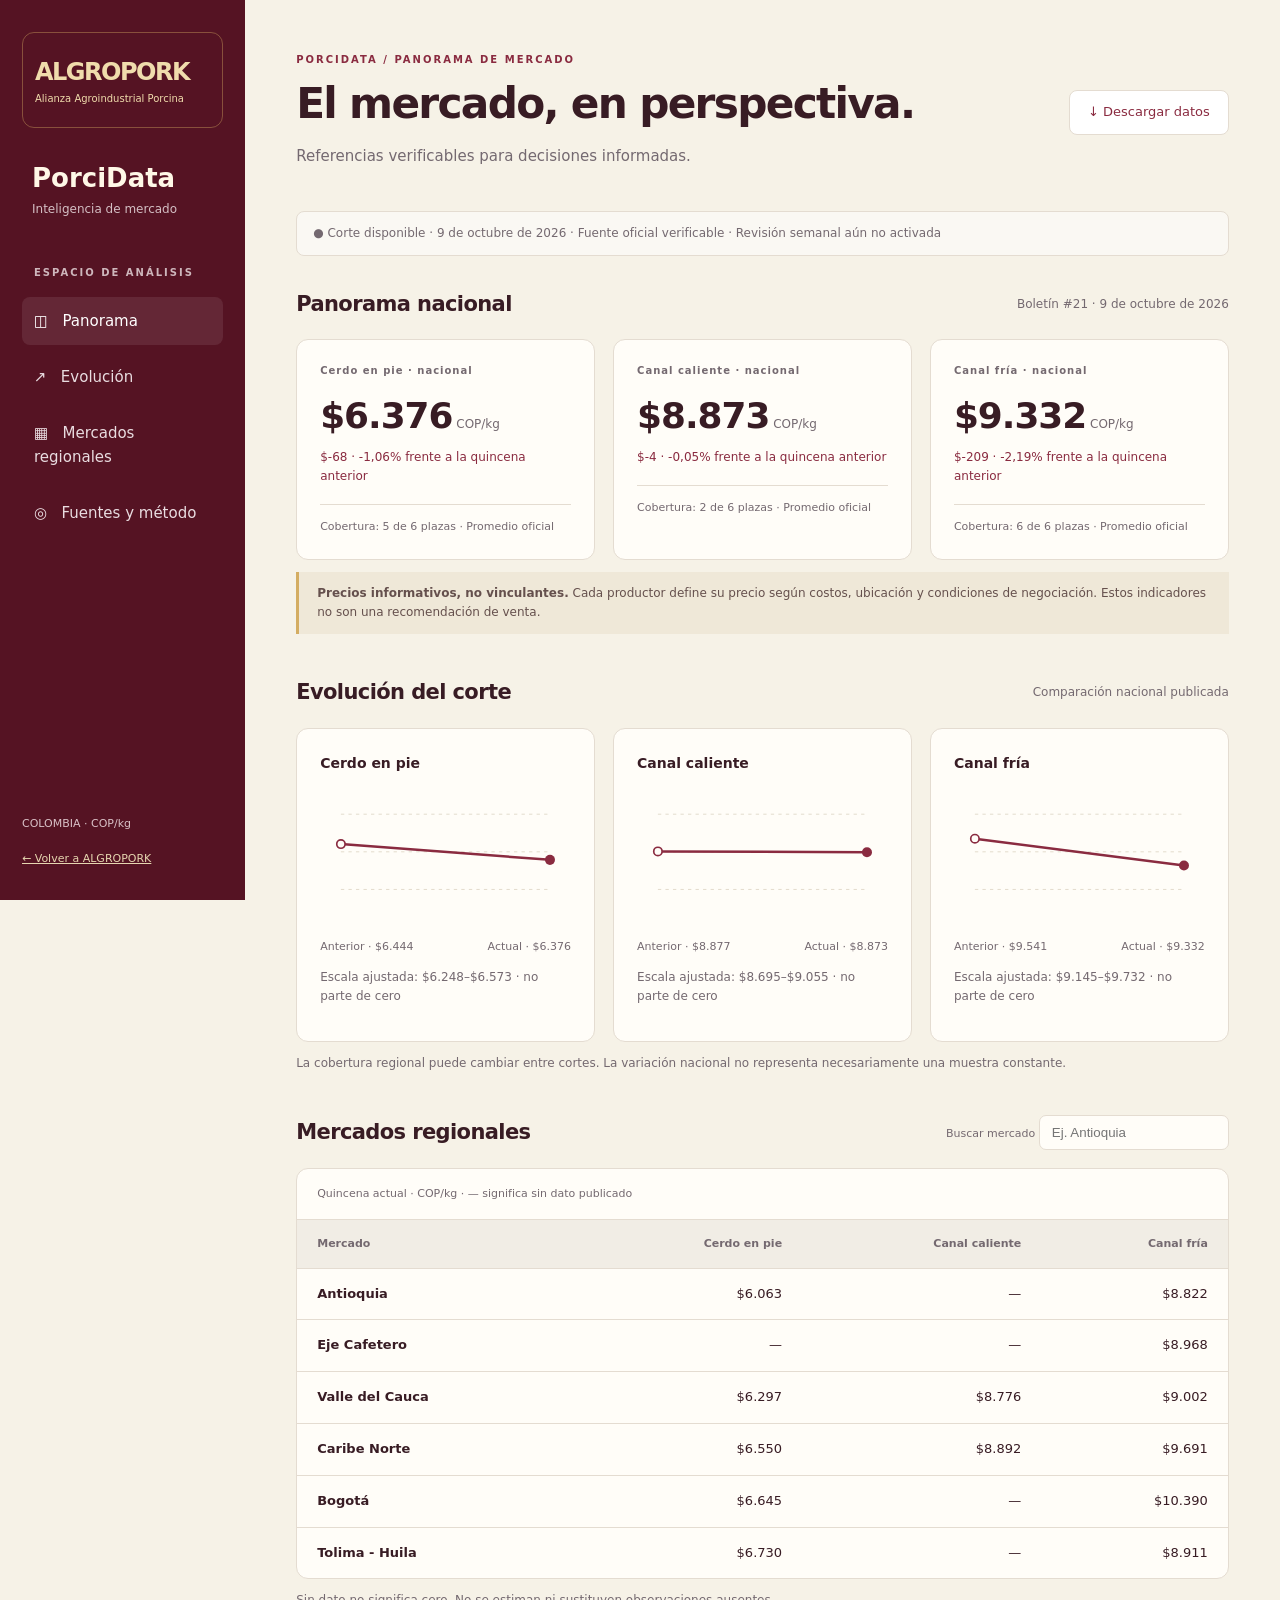
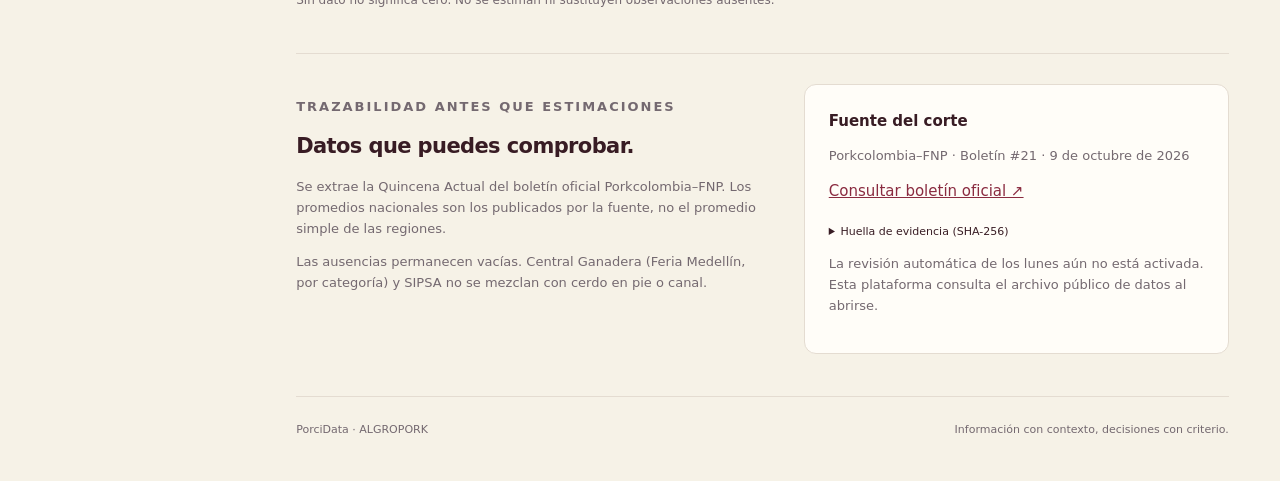
==== index.html @ 46967ccf "Añadir plataforma pública PorciData con datos verificables" ====
<!doctype html>
<html lang="es"><head><meta charset="utf-8"><meta name="viewport" content="width=device-width,initial-scale=1"><title>PorciData · Inteligencia de mercado</title><meta name="description" content="Plataforma ALGROPORK de referencias de precios porcinos en Colombia."><link rel="stylesheet" href="plataforma.css"></head>
<body><a class="skip" href="#contenido">Ir al contenido</a><aside><div class="brand">ALGROPORK<span>Alianza Agroindustrial Porcina</span></div><div class="product">PorciData<small>Inteligencia de mercado</small></div><p class="label">ESPACIO DE ANÁLISIS</p><nav aria-label="Secciones"><a href="#resumen">◫ &nbsp; Panorama</a><a href="#evolucion">↗ &nbsp; Evolución</a><a href="#mercados">▦ &nbsp; Mercados regionales</a><a href="#metodologia">◎ &nbsp; Fuentes y método</a></nav><div class="aside-foot">COLOMBIA · COP/kg<br><a href="https://www.algropork.com/porcidata">← Volver a ALGROPORK</a></div></aside>
<main id="contenido"><header><div><p class="eyebrow">PORCIDATA / PANORAMA DE MERCADO</p><h1>El mercado, en perspectiva.</h1><p class="subtitle">Referencias verificables para decisiones informadas.</p></div><a class="download" href="datos.json" download>↓ Descargar datos</a></header><div id="status" role="status">Consultando el último corte disponible…</div><section id="resumen"><div class="section-title"><h2>Panorama nacional</h2><span id="corte"></span></div><div id="cards" class="grid"></div><p class="disclaimer"><strong>Precios informativos, no vinculantes.</strong> Cada productor define su precio según costos, ubicación y condiciones de negociación. Estos indicadores no son una recomendación de venta.</p></section><section id="evolucion"><div class="section-title"><h2>Evolución del corte</h2><span>Comparación nacional publicada</span></div><div id="charts" class="grid"></div><p class="note">La cobertura regional puede cambiar entre cortes. La variación nacional no representa necesariamente una muestra constante.</p></section><section id="mercados"><div class="section-title"><h2>Mercados regionales</h2><label>Buscar mercado <input id="search" type="search" placeholder="Ej. Antioquia"></label></div><div class="table-wrap"><table><caption>Quincena actual · COP/kg · — significa sin dato publicado</caption><thead><tr><th>Mercado</th><th>Cerdo en pie</th><th>Canal caliente</th><th>Canal fría</th></tr></thead><tbody id="rows"></tbody></table></div><p id="coverage" class="note"></p></section><section id="metodologia" class="method"><div><p class="eyebrow">TRAZABILIDAD ANTES QUE ESTIMACIONES</p><h2>Datos que puedes comprobar.</h2><p>Se extrae la Quincena Actual del boletín oficial Porkcolombia–FNP. Los promedios nacionales son los publicados por la fuente, no el promedio simple de las regiones.</p><p>Las ausencias permanecen vacías. Central Ganadera (Feria Medellín, por categoría) y SIPSA no se mezclan con cerdo en pie o canal.</p></div><div class="source"><h3>Fuente del corte</h3><p id="source-label"></p><a id="pdf" target="_blank" rel="noopener">Consultar boletín oficial ↗</a><details><summary>Huella de evidencia (SHA-256)</summary><code id="hash"></code></details><p class="note">La revisión automática de los lunes aún no está activada. Esta plataforma consulta el archivo público de datos al abrirse.</p></div></section><footer>PorciData · ALGROPORK <span>Información con contexto, decisiones con criterio.</span></footer></main><script src="plataforma.js"></script></body></html>
---- plataforma.css ----
:root{--wine:#551323;--accent:#8a2b40;--paper:#f6f2e7;--gold:#d4ad62;--ink:#381c24;--muted:#746970;--line:#e4dcd1}*{box-sizing:border-box}html{scroll-behavior:smooth;scroll-padding-top:24px}body{margin:0;background:var(--paper);color:var(--ink);font:15px/1.6 system-ui,-apple-system,sans-serif}a{color:var(--accent)}a:focus-visible,input:focus-visible,summary:focus-visible{outline:3px solid var(--gold);outline-offset:4px}.skip{position:absolute;left:-9999px}.skip:focus{left:20px;z-index:20;background:white;padding:12px}aside{position:fixed;inset:0 auto 0 0;width:245px;padding:32px 22px;background:var(--wine);color:#fff8e7;display:flex;flex-direction:column}.brand{padding:20px 12px;border:1px solid #d4ad6266;border-radius:12px;font-size:24px;letter-spacing:-1.5px;font-weight:800;color:#f0dcac}.brand span{display:block;font-size:10px;letter-spacing:0;font-weight:400}.product{font-size:26px;font-weight:750;margin:30px 10px}.product small{display:block;font-size:12px;color:#d4bfc4;font-weight:400}.label,.eyebrow{font-size:10px;font-weight:800;letter-spacing:2px}.label{color:#ceb7bc;margin:16px 12px}nav{display:grid;gap:8px}nav a{text-decoration:none;color:#e9dce0;padding:12px;border-radius:8px}nav a:hover,nav a.active{background:#ffffff16;color:white}.aside-foot{margin-top:auto;font-size:11px;color:#d9c1c7}.aside-foot a{display:block;margin-top:18px;color:#e6d6b0}main{margin-left:245px;padding:42px clamp(22px,4vw,65px);max-width:1800px}header{display:flex;justify-content:space-between;align-items:center;gap:20px}h1{font-size:clamp(28px,3.3vw,43px);line-height:1.15;letter-spacing:-1.7px;margin:12px 0}.subtitle{color:var(--muted)}.eyebrow{color:var(--accent)}.download{border:1px solid var(--line);background:white;padding:11px 18px;border-radius:8px;text-decoration:none;white-space:nowrap;font-size:13px}#status{border:1px solid var(--line);background:#ffffff80;border-radius:8px;padding:12px 16px;font-size:12px;margin:28px 0;color:var(--muted)}section{margin:32px 0 42px}.section-title{display:flex;justify-content:space-between;align-items:center;gap:12px;margin-bottom:18px}h2{font-size:21px;letter-spacing:-.6px;margin:0}.section-title span,.note{color:var(--muted);font-size:12px}.grid{display:grid;grid-template-columns:repeat(3,minmax(0,1fr));gap:18px}.card{background:#fffdf8;border:1px solid var(--line);border-radius:12px;padding:23px;min-width:0}.card .label{color:var(--muted);margin:0;letter-spacing:1px}.price{font-size:clamp(27px,2.8vw,40px);font-weight:750;letter-spacing:-1px;line-height:1.3;margin:14px 0 8px}.price small{font-size:12px;letter-spacing:0;color:var(--muted);font-weight:400}.change{font-size:12px;color:var(--accent)}.card-bottom{border-top:1px solid var(--line);margin-top:18px;padding-top:13px;color:var(--muted);font-size:11px}.disclaimer{border-left:3px solid var(--gold);padding:12px 18px;background:#efe8d8;color:#65504d;font-size:12px}.chart-title{font-weight:650;font-size:14px}svg{display:block;width:100%;height:140px;margin:12px 0}.axis{display:flex;justify-content:space-between;color:var(--muted);font-size:11px}input{border:1px solid var(--line);border-radius:7px;padding:9px 12px;background:#fffdf8;color:var(--ink);max-width:190px}label{font-size:11px;color:var(--muted)}.table-wrap{overflow:auto;border:1px solid var(--line);border-radius:12px;background:#fffdf8}table{width:100%;border-collapse:collapse;font-size:13px;white-space:nowrap}caption{text-align:left;padding:16px 20px;font-size:11px;color:var(--muted)}th,td{text-align:right;padding:15px 20px;border-top:1px solid var(--line)}th:first-child,td:first-child{text-align:left}th{background:#f1ede5;font-size:11px;color:var(--muted)}td:first-child{font-weight:600}.method{display:grid;grid-template-columns:1.1fr 1fr;gap:40px;border-top:1px solid var(--line);padding-top:30px}.method p{font-size:13px;color:var(--muted)}.source{background:#fffdf8;padding:24px;border:1px solid var(--line);border-radius:12px}h3{margin:0;font-size:15px}details{margin-top:20px;font-size:11px}summary{cursor:pointer}code{display:block;overflow-wrap:anywhere;margin-top:10px}footer{display:flex;justify-content:space-between;border-top:1px solid var(--line);padding-top:24px;font-size:11px;color:var(--muted)}@media(max-width:1000px){aside{width:205px}main{margin-left:205px;padding:28px 22px}.grid{gap:10px}.card{padding:16px}.method{gap:20px}}@media(max-width:760px){aside{position:static;width:auto;padding:18px 20px}.brand{font-size:18px;max-width:230px;padding:9px 12px}.product{margin:12px 0;font-size:20px}.label, .aside-foot{display:none}nav{display:flex;overflow:auto;gap:4px}nav a{white-space:nowrap;font-size:12px;padding:8px}main{margin:0;padding:24px 18px}header{align-items:start;flex-direction:column;gap:8px}h1{letter-spacing:-1px}.grid{grid-template-columns:1fr}.price{font-size:36px}.section-title{align-items:start;flex-direction:column}.method{grid-template-columns:1fr}footer{gap:16px;flex-direction:column}svg{height:130px}}
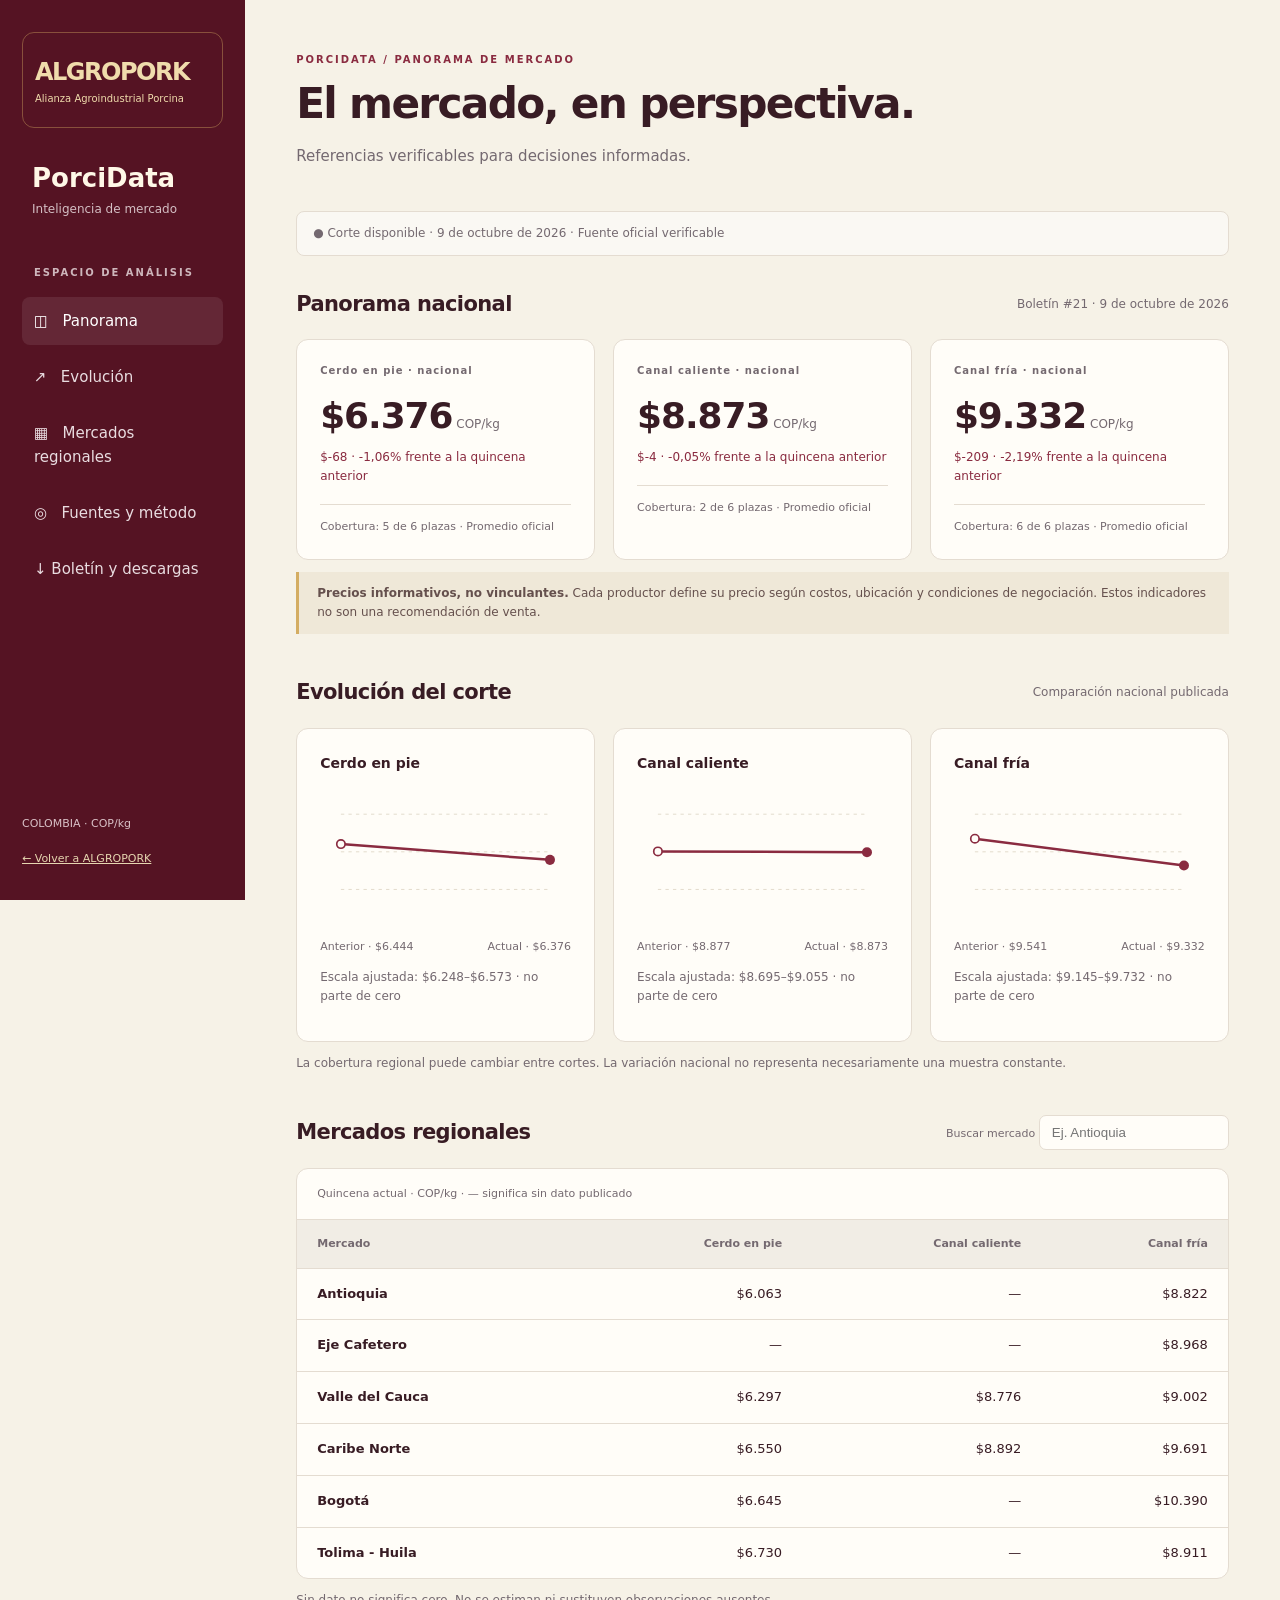
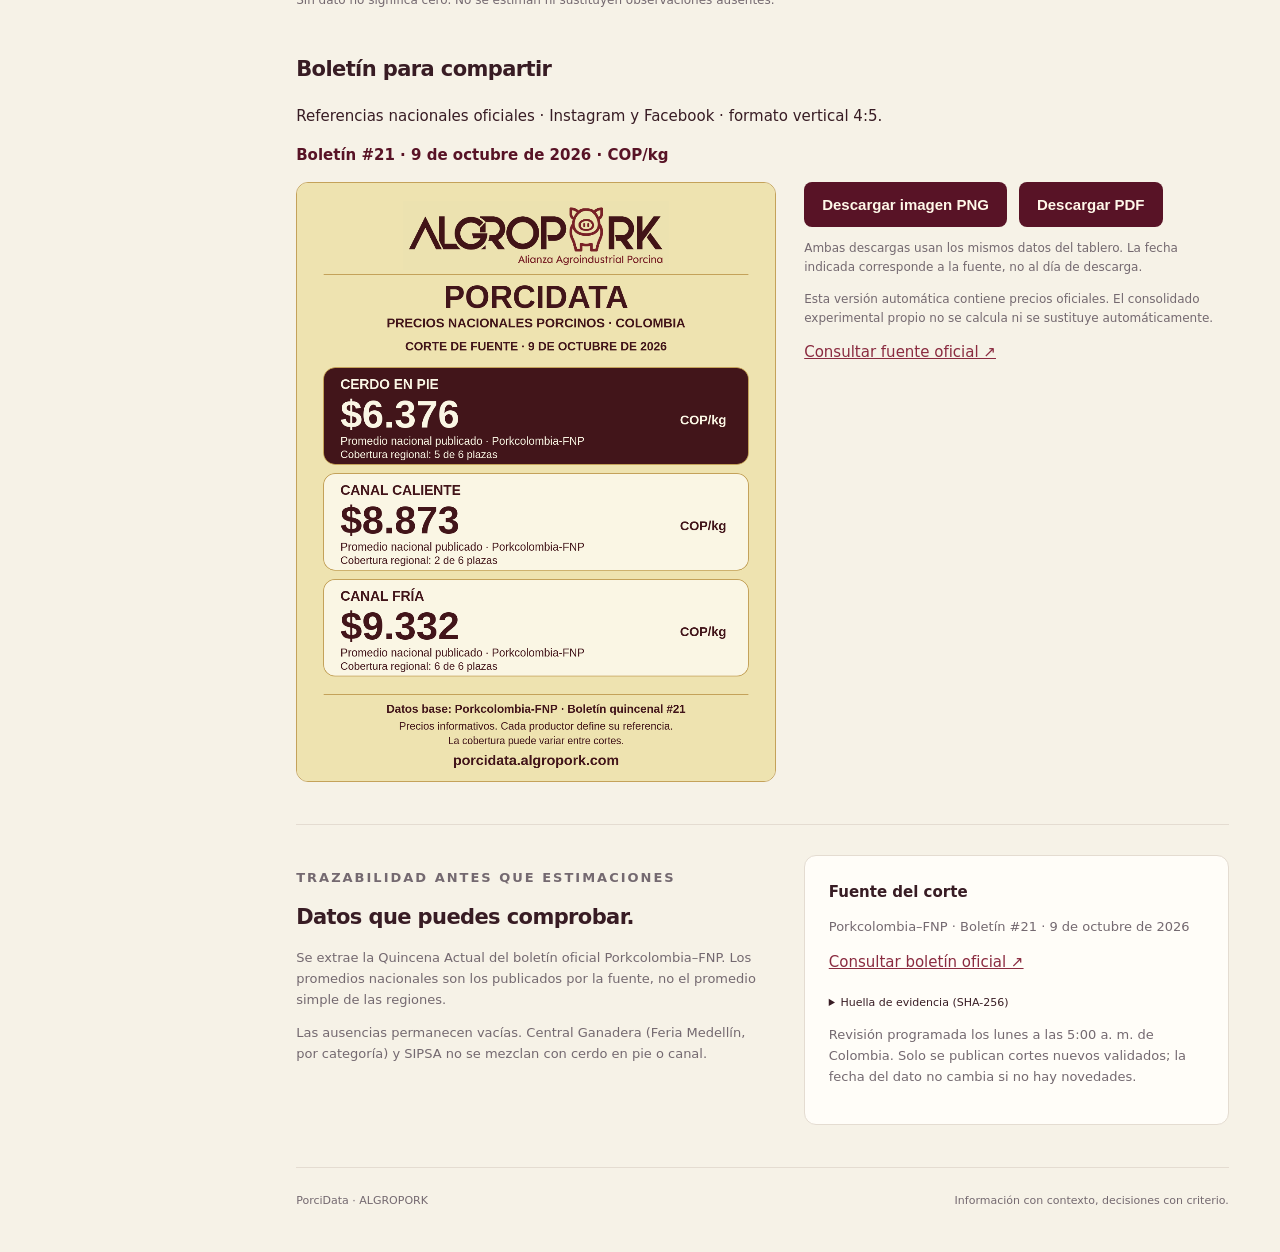
==== commit 5dcfa919: "Quitar opción Descargar datos; conservar boletín PNG y PDF" ====
--- a/index.html
+++ b/index.html
@@ -1,4 +1,4 @@
 <!doctype html>
 <html lang="es"><head><meta charset="utf-8"><meta name="viewport" content="width=device-width,initial-scale=1"><title>PorciData · Inteligencia de mercado</title><meta name="description" content="Plataforma ALGROPORK de referencias de precios porcinos en Colombia."><link rel="stylesheet" href="plataforma.css"></head>
 <body><a class="skip" href="#contenido">Ir al contenido</a><aside><div class="brand">ALGROPORK<span>Alianza Agroindustrial Porcina</span></div><div class="product">PorciData<small>Inteligencia de mercado</small></div><p class="label">ESPACIO DE ANÁLISIS</p><nav aria-label="Secciones"><a href="#resumen">◫ &nbsp; Panorama</a><a href="#evolucion">↗ &nbsp; Evolución</a><a href="#mercados">▦ &nbsp; Mercados regionales</a><a href="#metodologia">◎ &nbsp; Fuentes y método</a></nav><div class="aside-foot">COLOMBIA · COP/kg<br><a href="https://www.algropork.com/porcidata">← Volver a ALGROPORK</a></div></aside>
-<main id="contenido"><header><div><p class="eyebrow">PORCIDATA / PANORAMA DE MERCADO</p><h1>El mercado, en perspectiva.</h1><p class="subtitle">Referencias verificables para decisiones informadas.</p></div><a class="download" href="datos.json" download>↓ Descargar datos</a></header><div id="status" role="status">Consultando el último corte disponible…</div><section id="resumen"><div class="section-title"><h2>Panorama nacional</h2><span id="corte"></span></div><div id="cards" class="grid"></div><p class="disclaimer"><strong>Precios informativos, no vinculantes.</strong> Cada productor define su precio según costos, ubicación y condiciones de negociación. Estos indicadores no son una recomendación de venta.</p></section><section id="evolucion"><div class="section-title"><h2>Evolución del corte</h2><span>Comparación nacional publicada</span></div><div id="charts" class="grid"></div><p class="note">La cobertura regional puede cambiar entre cortes. La variación nacional no representa necesariamente una muestra constante.</p></section><section id="mercados"><div class="section-title"><h2>Mercados regionales</h2><label>Buscar mercado <input id="search" type="search" placeholder="Ej. Antioquia"></label></div><div class="table-wrap"><table><caption>Quincena actual · COP/kg · — significa sin dato publicado</caption><thead><tr><th>Mercado</th><th>Cerdo en pie</th><th>Canal caliente</th><th>Canal fría</th></tr></thead><tbody id="rows"></tbody></table></div><p id="coverage" class="note"></p></section><section id="metodologia" class="method"><div><p class="eyebrow">TRAZABILIDAD ANTES QUE ESTIMACIONES</p><h2>Datos que puedes comprobar.</h2><p>Se extrae la Quincena Actual del boletín oficial Porkcolombia–FNP. Los promedios nacionales son los publicados por la fuente, no el promedio simple de las regiones.</p><p>Las ausencias permanecen vacías. Central Ganadera (Feria Medellín, por categoría) y SIPSA no se mezclan con cerdo en pie o canal.</p></div><div class="source"><h3>Fuente del corte</h3><p id="source-label"></p><a id="pdf" target="_blank" rel="noopener">Consultar boletín oficial ↗</a><details><summary>Huella de evidencia (SHA-256)</summary><code id="hash"></code></details><p class="note">La revisión automática de los lunes aún no está activada. Esta plataforma consulta el archivo público de datos al abrirse.</p></div></section><footer>PorciData · ALGROPORK <span>Información con contexto, decisiones con criterio.</span></footer></main><script src="plataforma.js"></script></body></html>
+<main id="contenido"><header><div><p class="eyebrow">PORCIDATA / PANORAMA DE MERCADO</p><h1>El mercado, en perspectiva.</h1><p class="subtitle">Referencias verificables para decisiones informadas.</p></div></header><div id="status" role="status">Consultando el último corte disponible…</div><section id="resumen"><div class="section-title"><h2>Panorama nacional</h2><span id="corte"></span></div><div id="cards" class="grid"></div><p class="disclaimer"><strong>Precios informativos, no vinculantes.</strong> Cada productor define su precio según costos, ubicación y condiciones de negociación. Estos indicadores no son una recomendación de venta.</p></section><section id="evolucion"><div class="section-title"><h2>Evolución del corte</h2><span>Comparación nacional publicada</span></div><div id="charts" class="grid"></div><p class="note">La cobertura regional puede cambiar entre cortes. La variación nacional no representa necesariamente una muestra constante.</p></section><section id="mercados"><div class="section-title"><h2>Mercados regionales</h2><label>Buscar mercado <input id="search" type="search" placeholder="Ej. Antioquia"></label></div><div class="table-wrap"><table><caption>Quincena actual · COP/kg · — significa sin dato publicado</caption><thead><tr><th>Mercado</th><th>Cerdo en pie</th><th>Canal caliente</th><th>Canal fría</th></tr></thead><tbody id="rows"></tbody></table></div><p id="coverage" class="note"></p></section><section id="metodologia" class="method"><div><p class="eyebrow">TRAZABILIDAD ANTES QUE ESTIMACIONES</p><h2>Datos que puedes comprobar.</h2><p>Se extrae la Quincena Actual del boletín oficial Porkcolombia–FNP. Los promedios nacionales son los publicados por la fuente, no el promedio simple de las regiones.</p><p>Las ausencias permanecen vacías. Central Ganadera (Feria Medellín, por categoría) y SIPSA no se mezclan con cerdo en pie o canal.</p></div><div class="source"><h3>Fuente del corte</h3><p id="source-label"></p><a id="pdf" target="_blank" rel="noopener">Consultar boletín oficial ↗</a><details><summary>Huella de evidencia (SHA-256)</summary><code id="hash"></code></details><p class="note">La revisión automática de los lunes aún no está activada. Esta plataforma consulta el archivo público de datos al abrirse.</p></div></section><footer>PorciData · ALGROPORK <span>Información con contexto, decisiones con criterio.</span></footer></main><script src="plataforma.js"></script></body></html>
